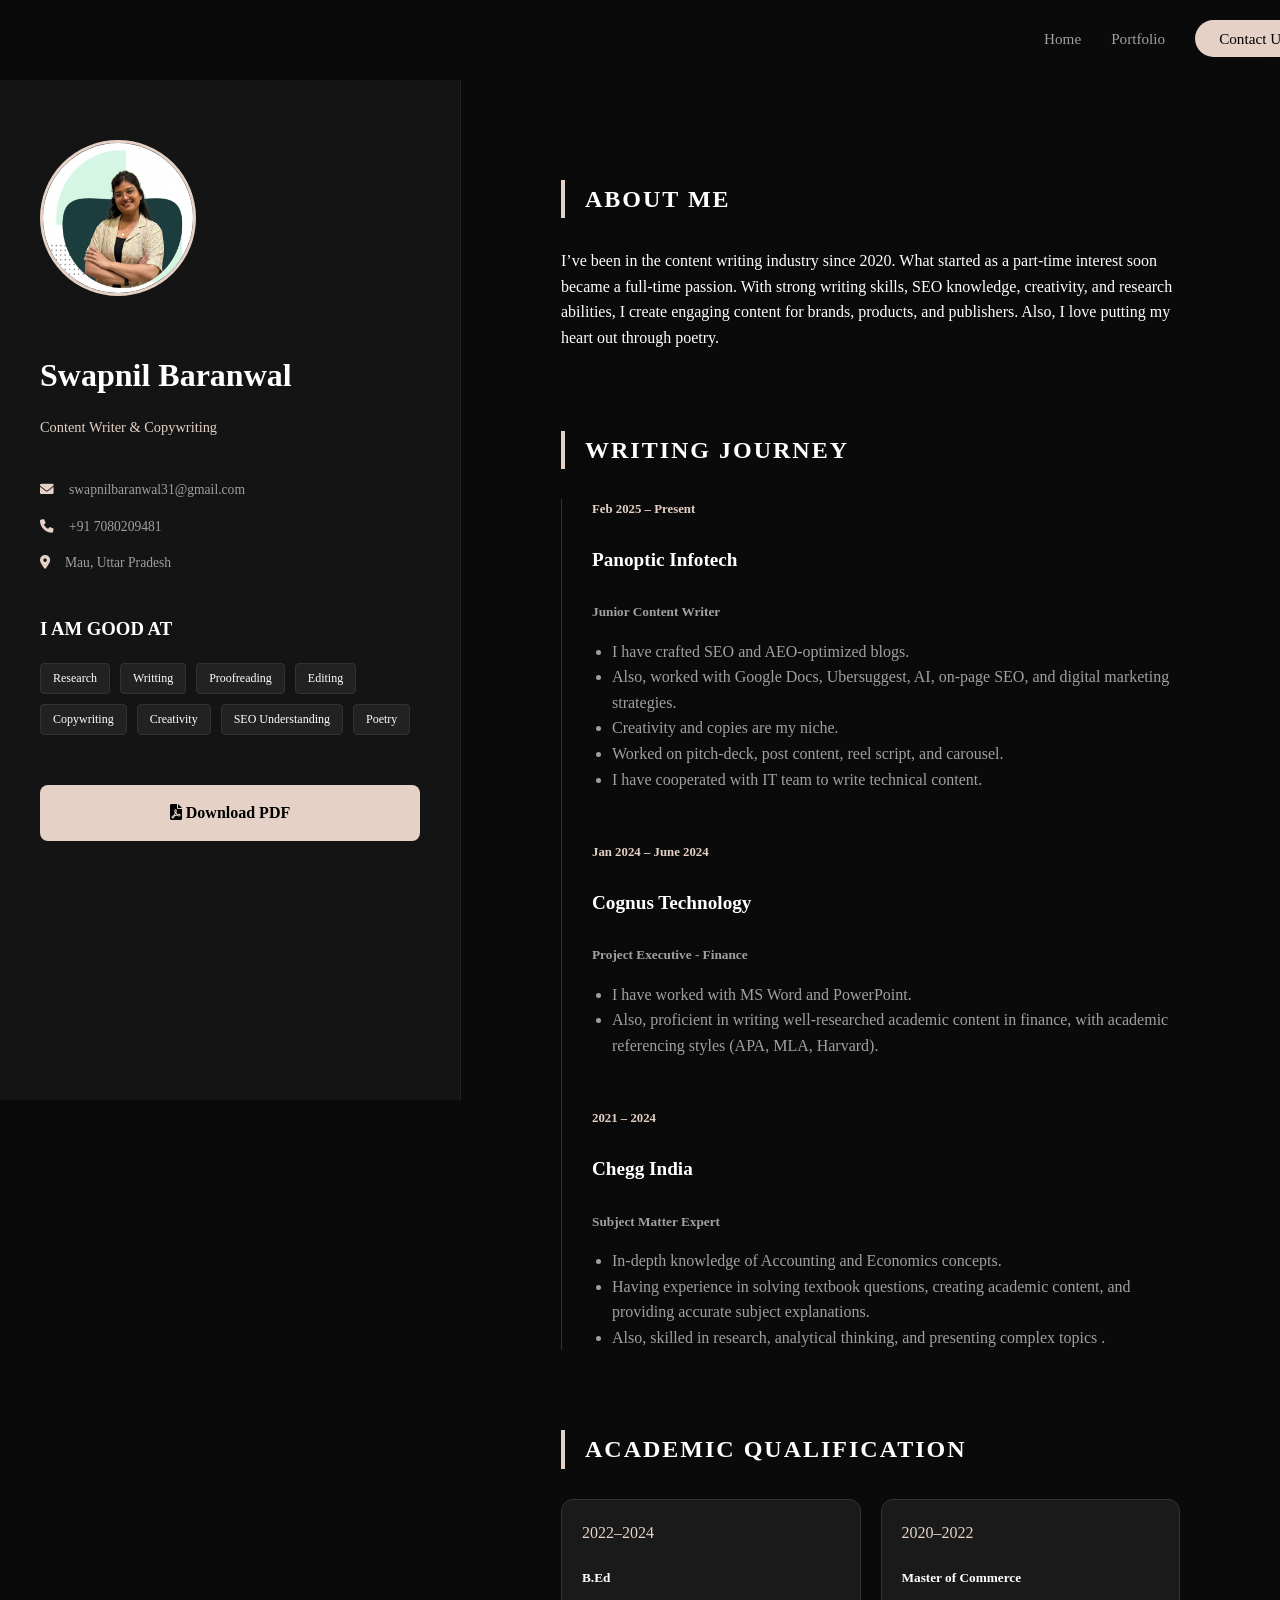
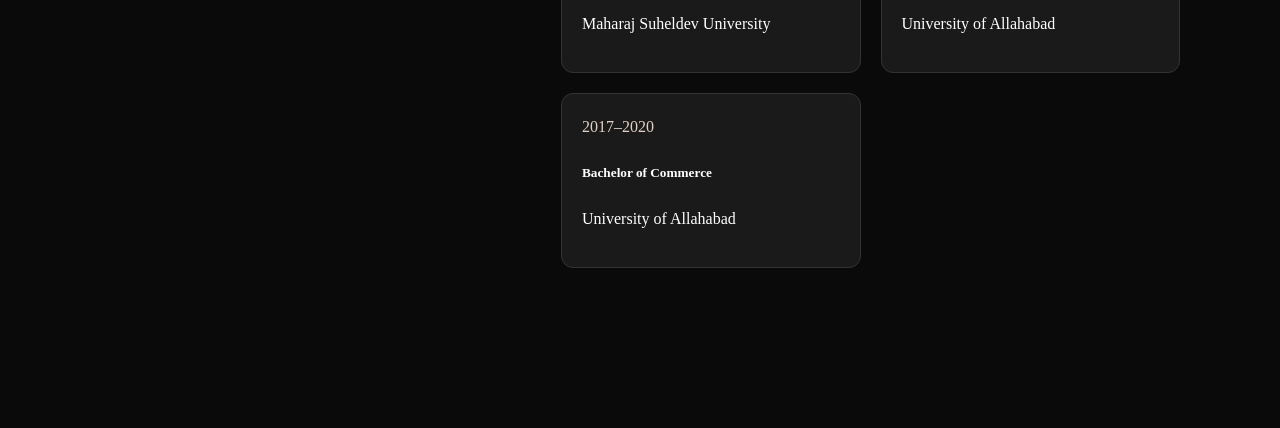
==== index.html @ 6da55990 "Add files via upload" ====
<!DOCTYPE html>
<html lang="en">
<head>
    <meta charset="UTF-8">
    <meta name="viewport" content="width=device-width, initial-scale=1.0">
    <title>Swapnil Baranwal | Professional Resume</title>
    <link rel="stylesheet" href="index.css">
    <link href="https://fonts.googleapis.com/css2?family=Inter:wght@300;400;600;800&display=swap" rel="stylesheet">
    <link rel="stylesheet" href="https://cdnjs.cloudflare.com/ajax/libs/font-awesome/6.0.0/css/all.min.css">
</head>
<body>



    <div class="resume-wrapper">
        <aside class="resume-sidebar">
            <div class="sidebar-content">
                <div class="profile-frame">
                    <img src="p.png" alt="Swapnil Baranwal">
                </div>
                <h1>Swapnil Baranwal</h1>
                <p class="tagline">Content Writer & Copywriting</p>
                
                <div class="contact-info">
                    <div class="info-item">
                        <i class="fa-solid fa-envelope"></i>
                        <span>swapnilbaranwal31@gmail.com</span>
                    </div>
                    <div class="info-item">
                        <i class="fa-solid fa-phone"></i>
                        <span>+91 7080209481</span>
                    </div>
                    <div class="info-item">
                        <i class="fa-solid fa-location-dot"></i>
                        <span>Mau, Uttar Pradesh</span>
                    </div>
                </div>

                <div class="skills-section">
                    <h3>I AM GOOD AT</h3>
                    <div class="skill-tags">
                        <span>Research</span>
                        <span>Writting</span>
                        <span>Proofreading</span>
                        <span>Editing</span>
                        <span>Copywriting</span>
                        <span>Creativity</span>
                        <span>SEO Understanding</span>
                        <span>Poetry</span>
                    </div>
                </div>

                <a href="https://drive.google.com/file/d/1-gh_skf72MWI9xmn3Ltxi3daXvucEmhH/view?usp=share_link" download class="download-btn">
                    <i class="fa-solid fa-file-pdf"></i> Download PDF
                </a>
            </div>
        </aside>

        <header class="main-header">
            <nav class="navbar">
                <ul class="nav-links">
                    <li><a href="#home">Home</a></li>
                    <li><a href="portfolio.html">Portfolio</a></li>
                    <li><a href="contact.html" class="nav-cta">Contact Us</a></li>
                </ul>
            </nav>
        </header>
        

        <main class="resume-main">
            <section class="resume-block">
                <h2 class="section-title">About Me</h2>
                <p class="about-text">
                    I’ve been in the content writing industry since 2020. What
started as a part-time interest soon became a full-time passion.
With strong writing skills, SEO knowledge, creativity, and
research abilities, I create engaging content for brands,
products, and publishers.
Also, I love putting my heart out through poetry.
                </p>
            </section>

            <section class="resume-block">
                <h2 class="section-title">Writing Journey</h2>
                
                <div class="timeline">
                    <div class="timeline-item">
                        <div class="time-mark">Feb 2025 – Present</div>
                        <div class="timeline-content">
                            <h4>Panoptic Infotech</h4>
                            <h5>Junior Content Writer</h5>
                            <ul>
                                <li>I have crafted SEO and AEO-optimized blogs.</li>
                                <li>Also, worked with Google Docs, Ubersuggest, AI, on-page
SEO, and digital marketing strategies.</li>
                                <li>Creativity and copies are my niche.</li>
                                <li>Worked on pitch-deck, post content, reel script, and
carousel.</li>
                                <li>I have cooperated with IT team to write technical content.</li>
                            </ul>
                        </div>
                    </div>

                    <div class="timeline-item">
                        <div class="time-mark">Jan 2024 – June 2024</div>
                        <div class="timeline-content">
                            <h4>Cognus Technology</h4>
                            <h5>Project Executive - Finance</h5>
                            <ul>
                                <li>I have worked with MS Word and PowerPoint.</li>
                                <li>Also, proficient in writing well-researched academic
content in finance, with academic referencing styles
(APA, MLA, Harvard).</li>
                            </ul>
                        </div>
                    </div>

                    <div class="timeline-item">
                        <div class="time-mark">2021 – 2024</div>
                        <div class="timeline-content">
                            <h4>Chegg India</h4>
                            <h5>Subject Matter Expert</h5>
                            <ul>
                                <li>In-depth knowledge of Accounting and Economics concepts.</li>
                                <li>Having experience in solving textbook questions, creating
academic content, and providing accurate subject explanations.</li>
                                <li>Also, skilled in research, analytical thinking, and presenting
complex topics .</li>
                            </ul>
                        </div>
                    </div>
                </div>
            </section>

            <section class="resume-block">
                <h2 class="section-title">Academic Qualification</h2>
                <div class="edu-grid">
                    <div class="edu-card">
                        <span>2022–2024</span>
                        <h5>B.Ed</h5>
                        <p>Maharaj Suheldev University</p>
                    </div>
                    <div class="edu-card">
                        <span>2020–2022</span>
                        <h5>Master of Commerce</h5>
                        <p>University of Allahabad</p>
                    </div>
                    <div class="edu-card">
                        <span>2017–2020</span>
                        <h5>Bachelor of Commerce</h5>
                        <p>University of Allahabad</p>
                    </div>
                </div>
            </section>
        </main>
    </div>

</body>
</html>
---- index.css ----
:root {
    --bg-dark: #0a0a0a;
    --sidebar-bg: #141414;
    --accent: #e5d1c5; /* Matching your previous aesthetic */
    --text-primary: #ffffff;
    --text-secondary: #a0a0a0;
}

body {
    background-color: var(--bg-dark);
    color: var(--text-primary);
    margin: 0;
    line-height: 1.6;
}

.resume-wrapper {
    display: flex;
    min-height: 100vh;
}

/* Sidebar Styling */
.resume-sidebar {
    width: 380px;
    background: var(--sidebar-bg);
    position: sticky;
    top: 0;
    height: 100vh;
    padding: 60px 40px;
    border-right: 1px solid #222;
}

.profile-frame img {
    width: 150px;
    height: 150px;
    border-radius: 50%;
    border: 3px solid var(--accent);
    margin-bottom: 20px;
}

.resume-sidebar h1 {
    font-size: 2rem;
    font-weight: 800;
    margin-bottom: 5px;
}

.tagline {
    color: var(--accent);
    font-size: 0.9rem;
    margin-bottom: 40px;
}

.contact-info {
    margin-bottom: 40px;
}

.info-item {
    display: flex;
    align-items: center;
    gap: 15px;
    margin-bottom: 15px;
    font-size: 0.85rem;
    color: var(--text-secondary);
}

.info-item i { color: var(--accent); }

.skill-tags {
    display: flex;
    flex-wrap: wrap;
    gap: 10px;
    margin-top: 15px;
}

.skill-tags span {
    background: #222;
    padding: 5px 12px;
    border-radius: 4px;
    font-size: 0.75rem;
    border: 1px solid #333;
}

.download-btn {
    display: block;
    margin-top: 50px;
    background: var(--accent);
    color: #000;
    text-align: center;
    padding: 15px;
    text-decoration: none;
    font-weight: 700;
    border-radius: 8px;
    transition: 0.3s;
}

/* Main Content Styling */
.resume-main {
    flex: 1;
    padding: 80px 100px;
}

.resume-block {
    margin-bottom: 80px;
}

.section-title {
    font-size: 1.5rem;
    text-transform: uppercase;
    letter-spacing: 2px;
    margin-bottom: 30px;
    border-left: 4px solid var(--accent);
    padding-left: 20px;
}

.timeline {
    position: relative;
    padding-left: 30px;
    border-left: 1px solid #333;
}

.timeline-item {
    position: relative;
    margin-bottom: 50px;
}

.time-mark {
    font-size: 0.8rem;
    color: var(--accent);
    font-weight: 600;
    margin-bottom: 5px;
}

.timeline-content h4 { font-size: 1.2rem; }
.timeline-content h5 { color: var(--text-secondary); margin-bottom: 15px; }

.timeline-content ul {
    padding-left: 20px;
    color: var(--text-secondary);
}

.edu-grid {
    display: grid;
    grid-template-columns: repeat(auto-fit, minmax(200px, 1fr));
    gap: 20px;
}

.edu-card {
    background: #1a1a1a;
    padding: 20px;
    border-radius: 12px;
    border: 1px solid #333;
}

.edu-card span { font-size: 1rem; color: var(--accent); }



/* Navigation Bar Styling */
.main-header {
    width: 100%;
    padding: 10px 5%;
    position: fixed; /* Keeps the nav at the top while scrolling */
    top: 0;
    left: 900px;
    z-index: 1000;
    background: rgba(10, 10, 10, 0.8); /* Slight transparency */
    backdrop-filter: blur(10px); /* Glassmorphism effect */
}


.navbar {
    max-width: 1200px;
    margin: 0 auto;
    display: flex;
    justify-content: space-between; /* Pushes logo left and links right */
    align-items: center;
}

.logo {
    font-size: 1.5rem;
    font-weight: 800;
    letter-spacing: 1px;
    color: var(--text-primary);
}

.logo span {
    color: var(--accent); /* Uses your beige accent color */
}

.nav-links {
    display: flex;
    list-style: none;
    gap: 30px;
    align-items: center;
}

.nav-links li a {
    text-decoration: none;
    color: var(--text-secondary);
    font-size: 0.95rem;
    font-weight: 500;
    transition: 0.3s ease;
}

.nav-links li a:hover {
    color: var(--accent);
}

/* Specific Style for Contact Button */
.nav-cta {
    background: var(--accent);
    color: #000 !important;
    padding: 10px 24px;
    border-radius: 50px;
    font-weight: 700;
    transition: transform 0.3s ease, box-shadow 0.3s ease;
}

.nav-cta:hover {
    transform: translateY(-2px);
    box-shadow: 0 5px 15px rgba(229, 209, 197, 0.3);
}

/* Ensure the Hero section doesn't get hidden under the fixed nav */
body {
    padding-top: 80px;
}

/* Responsive Menu for Mobile */
@media (max-width: 768px) {
    .nav-links {
        gap: 15px;
    }
    .nav-cta {
        padding: 8px 16px;
        font-size: 0.85rem;
    }
}





/* Mobile Responsiveness */
@media (max-width: 1000px) {
    .resume-wrapper { flex-direction: column; }
    .resume-sidebar { width: 100%; height: auto; position: relative; }
    .resume-main { padding: 40px 20px; }
}
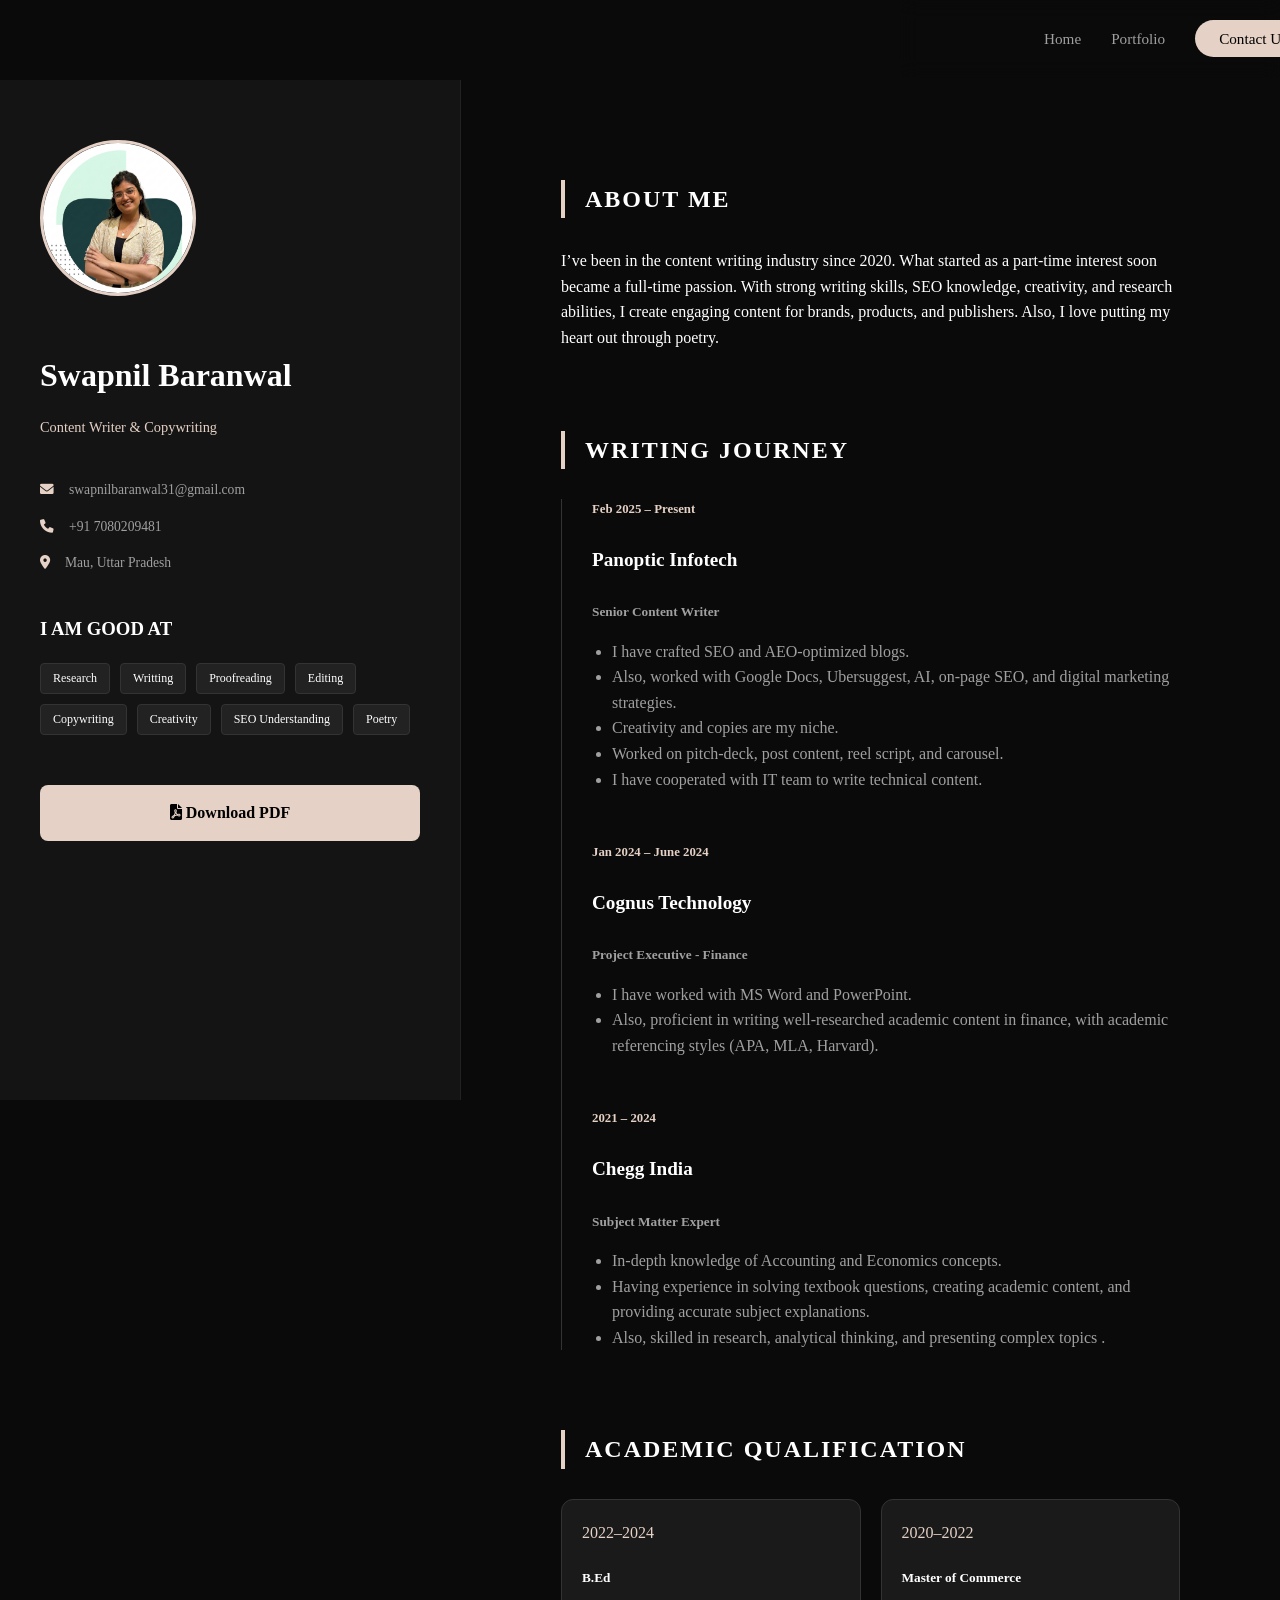
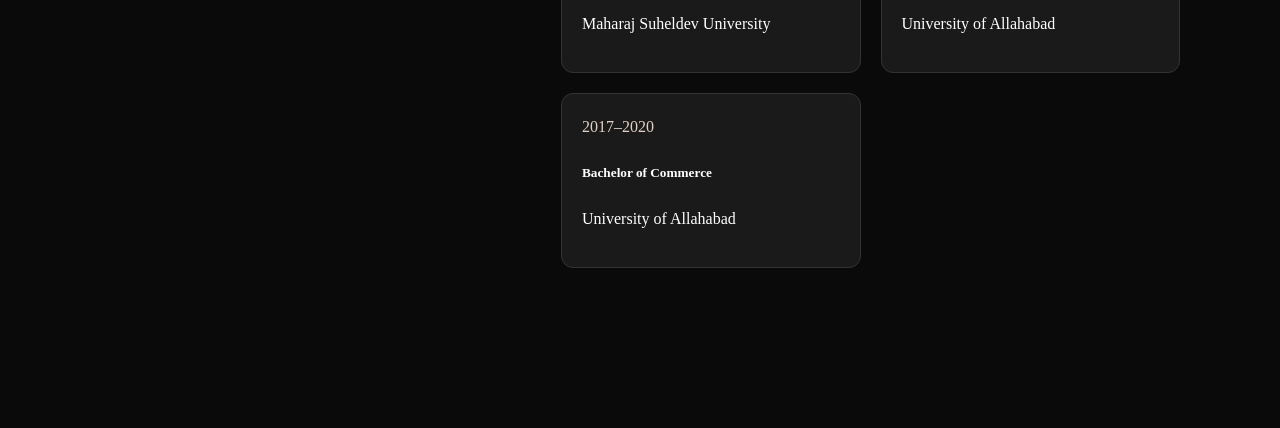
==== commit 75c58b43: "Update job title from Junior to Senior Content Writer" ====
--- a/index.html
+++ b/index.html
@@ -88,7 +88,7 @@
                         <div class="time-mark">Feb 2025 – Present</div>
                         <div class="timeline-content">
                             <h4>Panoptic Infotech</h4>
-                            <h5>Junior Content Writer</h5>
+                            <h5>Senior Content Writer</h5>
                             <ul>
                                 <li>I have crafted SEO and AEO-optimized blogs.</li>
                                 <li>Also, worked with Google Docs, Ubersuggest, AI, on-page
@@ -156,4 +156,4 @@
     </div>
 
 </body>
-</html>+</html>
